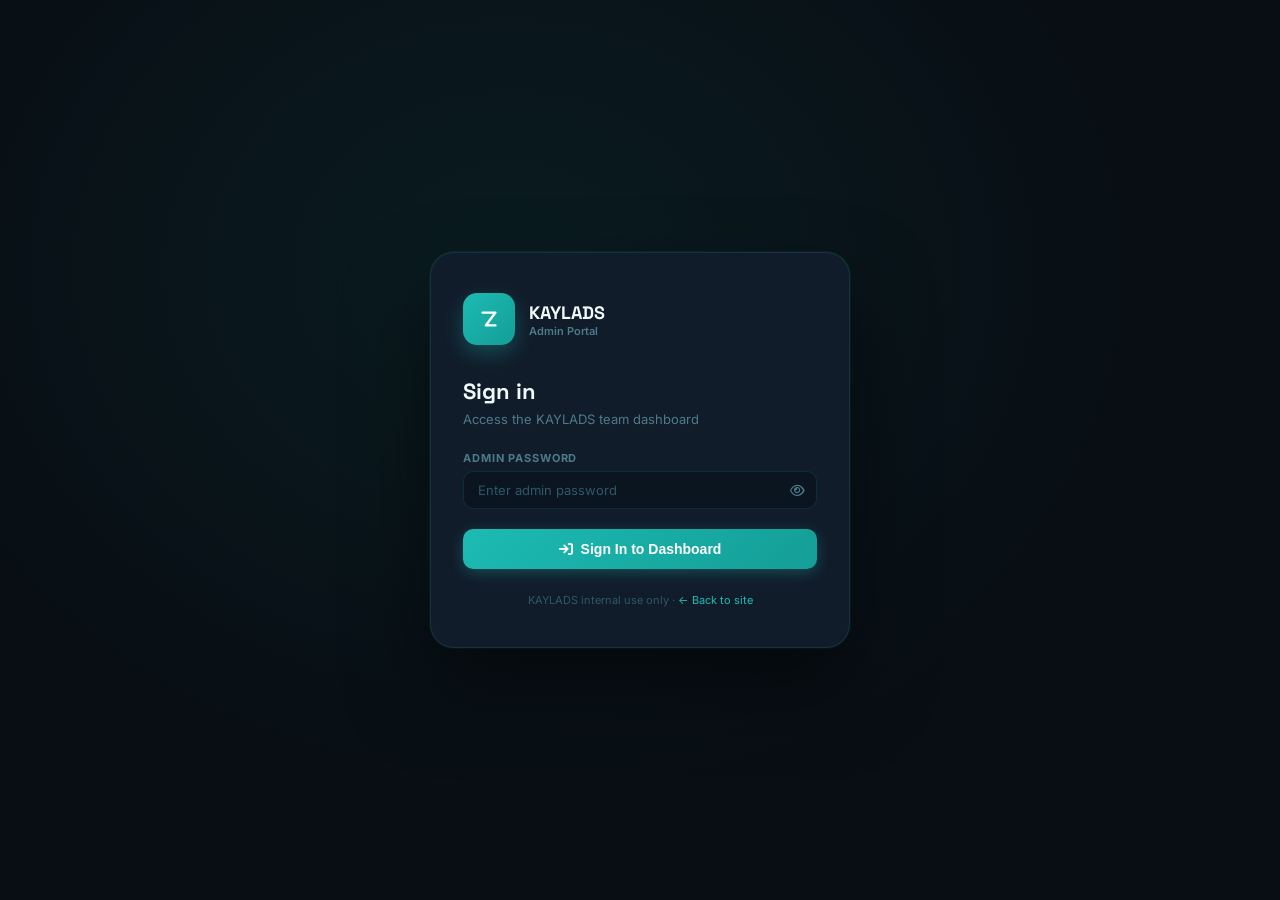
==== admin/index.html @ 40df9440 "fix: move admin.html to admin/index.html for clean /admin URL on Vercel" ====
<!DOCTYPE html>
<html lang="en" class="scroll-smooth">
<head>
    <meta charset="UTF-8">
    <meta name="viewport" content="width=device-width, initial-scale=1.0">
    <title>KAYLADS Admin Portal</title>
    <link rel="preconnect" href="https://fonts.googleapis.com">
    <link rel="preconnect" href="https://fonts.gstatic.com" crossorigin>
    <link href="https://fonts.googleapis.com/css2?family=Space+Grotesk:wght@400;500;600;700;800&family=Inter:wght@300;400;500;600;700;800&display=swap" rel="stylesheet">
    <link rel="stylesheet" href="https://cdnjs.cloudflare.com/ajax/libs/font-awesome/6.5.1/css/all.min.css">
    <style>
        *, *::before, *::after { box-sizing: border-box; margin: 0; padding: 0; }

        :root {
            --bg-base:    #080e14;
            --bg-surface: #0d1520;
            --bg-card:    #111c2a;
            --bg-input:   #0a1520;
            --border:     rgba(28,187,179,0.15);
            --border-hov: rgba(28,187,179,0.4);
            --teal:       #1cbbb3;
            --teal-dim:   #149e97;
            --teal-glow:  rgba(28,187,179,0.12);
            --accent:     #3ebbc0;
            --white:      #f0f9fa;
            --text-muted: #4d7a8a;
            --text-dim:   #2d5868;
            --red:        #e05c6a;
            --red-dim:    rgba(224,92,106,0.15);
            --green:      #4ade80;
            --green-dim:  rgba(74,222,128,0.12);
            --yellow:     #fbbf24;
            --mubaris:    #3b82f6;
            --mubaris-dim:rgba(59,130,246,0.12);
            --rasal:      #a855f7;
            --rasal-dim:  rgba(168,85,247,0.12);
        }

        html, body { height: 100%; font-family: 'Inter', sans-serif; background: var(--bg-base); color: var(--white); }
        .font-display { font-family: 'Space Grotesk', sans-serif; }

        /* ── Login Screen ── */
        #loginScreen {
            position: fixed; inset: 0; z-index: 9999;
            background: radial-gradient(ellipse at 40% 30%, rgba(28,187,179,0.08) 0%, transparent 60%), var(--bg-base);
            display: flex; align-items: center; justify-content: center; padding: 1rem;
        }
        .login-card {
            background: var(--bg-card);
            border: 1px solid var(--border);
            border-radius: 24px;
            padding: 2.5rem 2rem;
            width: 100%;
            max-width: 420px;
            box-shadow: 0 40px 80px rgba(0,0,0,0.5), 0 0 0 1px rgba(28,187,179,0.08);
        }
        .login-logo {
            width: 52px; height: 52px; border-radius: 14px;
            background: linear-gradient(135deg, var(--teal), var(--teal-dim));
            display: flex; align-items: center; justify-content: center;
            box-shadow: 0 8px 20px rgba(28,187,179,0.3);
        }

        /* ── Layout ── */
        #adminShell { display: flex; min-height: 100vh; }
        #sidebar {
            width: 240px; min-width: 240px; background: var(--bg-surface);
            border-right: 1px solid var(--border);
            display: flex; flex-direction: column;
            position: sticky; top: 0; height: 100vh; overflow-y: auto;
        }
        #mainArea { flex: 1; overflow-y: auto; background: var(--bg-base); }

        /* ── Sidebar ── */
        .sidebar-logo {
            padding: 1.5rem 1.25rem;
            border-bottom: 1px solid var(--border);
        }
        .sidebar-logo-badge {
            width: 34px; height: 34px; border-radius: 10px;
            background: linear-gradient(135deg, var(--teal), var(--teal-dim));
            display: flex; align-items: center; justify-content: center;
            box-shadow: 0 4px 12px rgba(28,187,179,0.25);
        }
        .nav-section-label {
            font-size: 9px; font-weight: 700; text-transform: uppercase;
            letter-spacing: 0.12em; color: var(--text-dim);
            padding: 0.75rem 1.25rem 0.375rem;
        }
        .nav-item {
            display: flex; align-items: center; gap: 0.75rem;
            padding: 0.625rem 1.25rem;
            font-size: 13px; font-weight: 500; color: var(--text-muted);
            cursor: pointer; transition: all 0.15s;
            border-left: 2px solid transparent;
            text-decoration: none;
        }
        .nav-item:hover { color: var(--white); background: rgba(28,187,179,0.06); border-left-color: rgba(28,187,179,0.3); }
        .nav-item.active { color: var(--teal); background: var(--teal-glow); border-left-color: var(--teal); }
        .nav-item .icon { width: 16px; text-align: center; font-size: 13px; }
        .sidebar-footer {
            margin-top: auto; padding: 1rem 1.25rem;
            border-top: 1px solid var(--border);
        }

        /* ── Content Area ── */
        .page-section { display: none; }
        .page-section.active { display: block; }
        .admin-header {
            padding: 1.5rem 2rem;
            border-bottom: 1px solid var(--border);
            background: var(--bg-surface);
            position: sticky; top: 0; z-index: 10;
            display: flex; align-items: center; justify-content: space-between;
        }

        /* ── Stat Cards ── */
        .stat-grid { display: grid; grid-template-columns: repeat(auto-fit, minmax(180px, 1fr)); gap: 1rem; }
        .stat-card {
            background: var(--bg-card); border: 1px solid var(--border);
            border-radius: 16px; padding: 1.25rem 1.5rem;
            transition: border-color 0.2s;
        }
        .stat-card:hover { border-color: var(--border-hov); }
        .stat-icon {
            width: 40px; height: 40px; border-radius: 12px;
            display: flex; align-items: center; justify-content: center;
            font-size: 16px; margin-bottom: 0.75rem;
        }
        .stat-value { font-size: 28px; font-weight: 800; font-family: 'Space Grotesk', sans-serif; line-height: 1; }
        .stat-label { font-size: 12px; color: var(--text-muted); margin-top: 0.375rem; }

        /* ── Project Cards ── */
        .project-card {
            background: var(--bg-card); border: 1px solid var(--border);
            border-radius: 16px; padding: 1rem 1.25rem;
            display: flex; align-items: flex-start; gap: 1rem;
            transition: all 0.2s;
        }
        .project-card:hover { border-color: var(--border-hov); background: rgba(17,28,42,0.9); }
        .project-icon {
            width: 42px; height: 42px; border-radius: 12px;
            display: flex; align-items: center; justify-content: center;
            font-size: 16px; flex-shrink: 0;
        }

        /* ── Pill Badges ── */
        .badge {
            display: inline-flex; align-items: center; gap: 4px;
            font-size: 10px; font-weight: 700; text-transform: uppercase;
            letter-spacing: 0.06em; border-radius: 20px;
            padding: 2px 8px; border: 1px solid;
        }
        .badge-teal   { color: var(--teal);    background: var(--teal-glow);   border-color: rgba(28,187,179,0.25); }
        .badge-mubaris{ color: var(--mubaris); background: var(--mubaris-dim); border-color: rgba(59,130,246,0.25); }
        .badge-rasal  { color: var(--rasal);   background: var(--rasal-dim);   border-color: rgba(168,85,247,0.25); }
        .badge-green  { color: var(--green);   background: var(--green-dim);   border-color: rgba(74,222,128,0.25); }
        .badge-yellow { color: var(--yellow);  background: rgba(251,191,36,0.1); border-color: rgba(251,191,36,0.25); }

        /* ── Form Inputs ── */
        .admin-input {
            width: 100%;
            background: var(--bg-input); border: 1px solid var(--border);
            border-radius: 10px; padding: 0.625rem 0.875rem;
            color: var(--white); font-size: 13px; font-family: 'Inter', sans-serif;
            outline: none; transition: border-color 0.2s;
        }
        .admin-input:focus { border-color: var(--teal); box-shadow: 0 0 0 3px rgba(28,187,179,0.1); }
        .admin-input::placeholder { color: var(--text-dim); }
        .admin-label {
            font-size: 11px; font-weight: 700; text-transform: uppercase;
            letter-spacing: 0.08em; color: var(--text-muted);
            display: block; margin-bottom: 0.375rem;
        }
        select.admin-input option { background: var(--bg-card); color: var(--white); }

        /* ── Buttons ── */
        .btn-primary {
            display: inline-flex; align-items: center; gap: 0.5rem;
            background: linear-gradient(135deg, var(--teal), var(--teal-dim));
            color: #fff; font-weight: 700; font-size: 13px;
            border: none; border-radius: 10px; padding: 0.625rem 1.25rem;
            cursor: pointer; transition: all 0.2s;
            box-shadow: 0 4px 14px rgba(28,187,179,0.3);
        }
        .btn-primary:hover { filter: brightness(1.1); transform: translateY(-1px); box-shadow: 0 6px 20px rgba(28,187,179,0.4); }
        .btn-danger {
            display: inline-flex; align-items: center; gap: 0.4rem;
            background: var(--red-dim); color: var(--red); font-size: 12px; font-weight: 600;
            border: 1px solid rgba(224,92,106,0.25); border-radius: 8px;
            padding: 0.375rem 0.625rem; cursor: pointer; transition: all 0.2s;
        }
        .btn-danger:hover { background: rgba(224,92,106,0.25); }
        .btn-ghost {
            display: inline-flex; align-items: center; gap: 0.5rem;
            background: transparent; color: var(--text-muted); font-size: 13px; font-weight: 600;
            border: 1px solid var(--border); border-radius: 10px;
            padding: 0.5rem 1rem; cursor: pointer; transition: all 0.2s;
        }
        .btn-ghost:hover { color: var(--white); border-color: var(--border-hov); }

        /* ── Form Panel ── */
        .add-panel {
            background: var(--bg-card); border: 1px solid var(--border);
            border-radius: 20px; padding: 1.75rem 1.5rem;
        }

        /* ── Tab bar ── */
        .tab-bar { display: flex; gap: 0.25rem; background: var(--bg-card); border: 1px solid var(--border); border-radius: 12px; padding: 4px; }
        .tab-btn {
            flex: 1; padding: 0.5rem 0.75rem; border-radius: 9px;
            font-size: 13px; font-weight: 600; cursor: pointer;
            background: transparent; border: none;
            color: var(--text-muted); transition: all 0.2s;
        }
        .tab-btn.active { background: var(--bg-surface); color: var(--white); box-shadow: 0 2px 8px rgba(0,0,0,0.3); }
        .tab-btn.mubaris.active { color: var(--mubaris); }
        .tab-btn.rasal.active   { color: var(--rasal); }

        /* ── Scrollbar ── */
        ::-webkit-scrollbar { width: 6px; height: 6px; }
        ::-webkit-scrollbar-track { background: var(--bg-base); }
        ::-webkit-scrollbar-thumb { background: var(--text-dim); border-radius: 4px; }

        /* ── Divider ── */
        .divider { border: none; border-top: 1px solid var(--border); margin: 1.5rem 0; }

        /* ── Responsive ── */
        @media (max-width: 768px) {
            #sidebar { width: 100%; min-width: 0; height: auto; position: relative; border-right: none; border-bottom: 1px solid var(--border); flex-direction: row; overflow-x: auto; }
            #adminShell { flex-direction: column; }
            .sidebar-logo { padding: 0.875rem 1rem; }
            .sidebar-footer { display: none; }
        }

        /* ── Toast ── */
        #toast {
            position: fixed; bottom: 1.5rem; right: 1.5rem; z-index: 9998;
            background: var(--bg-card); border: 1px solid var(--border);
            border-radius: 14px; padding: 0.875rem 1.25rem;
            display: flex; align-items: center; gap: 0.75rem;
            font-size: 13px; font-weight: 600; color: var(--white);
            box-shadow: 0 12px 40px rgba(0,0,0,0.5);
            transform: translateY(120%); transition: transform 0.3s;
        }
        #toast.show { transform: translateY(0); }
        #toast.success { border-color: rgba(74,222,128,0.4); }
        #toast.error   { border-color: rgba(224,92,106,0.4); }

        /* ── Activity feed ── */
        .activity-item { display: flex; align-items: flex-start; gap: 0.875rem; padding: 0.875rem 0; border-bottom: 1px solid rgba(28,187,179,0.08); }
        .activity-dot { width: 8px; height: 8px; border-radius: 50%; margin-top: 5px; flex-shrink: 0; }

        .section-content { padding: 2rem; max-width: 1100px; }

        .grid-2 { display: grid; grid-template-columns: 1fr 1fr; gap: 1.5rem; }
        @media (max-width: 860px) { .grid-2 { grid-template-columns: 1fr; } }
    </style>
</head>
<body>

<!-- ═══════════════════════════════════════════════════ -->
<!--  LOGIN SCREEN                                      -->
<!-- ═══════════════════════════════════════════════════ -->
<div id="loginScreen">
    <div class="login-card">
        <div style="display:flex;align-items:center;gap:0.875rem;margin-bottom:2rem;">
            <div class="login-logo">
                <svg viewBox="0 0 24 24" fill="none" style="width:22px;height:22px;">
                    <path d="M5 5H19L8.5 19H19" stroke="white" stroke-width="2.6" stroke-linecap="round" stroke-linejoin="round"/>
                </svg>
            </div>
            <div>
                <div class="font-display" style="font-weight:800;font-size:18px;color:#f0f9fa;">KAYLADS</div>
                <div style="font-size:11px;color:var(--text-muted);font-weight:600;">Admin Portal</div>
            </div>
        </div>

        <div style="margin-bottom:1.5rem;">
            <h1 class="font-display" style="font-size:22px;font-weight:800;color:var(--white);margin-bottom:0.375rem;">Sign in</h1>
            <p style="font-size:13px;color:var(--text-muted);">Access the KAYLADS team dashboard</p>
        </div>

        <form id="loginForm" onsubmit="handleLogin(event)" style="display:flex;flex-direction:column;gap:1rem;">
            <div>
                <label class="admin-label">Admin Password</label>
                <div style="position:relative;">
                    <input type="password" id="loginPass" class="admin-input" placeholder="Enter admin password" autocomplete="current-password" style="padding-right:2.5rem;">
                    <button type="button" onclick="togglePassVis()" style="position:absolute;right:0.75rem;top:50%;transform:translateY(-50%);background:none;border:none;color:var(--text-muted);cursor:pointer;">
                        <i id="passEyeIcon" class="fa-regular fa-eye" style="font-size:13px;"></i>
                    </button>
                </div>
            </div>
            <div id="loginError" style="display:none;color:var(--red);font-size:12px;font-weight:600;padding:0.5rem 0.75rem;background:var(--red-dim);border-radius:8px;">
                <i class="fa-solid fa-circle-exclamation mr-1"></i> Incorrect password. Try again.
            </div>
            <button type="submit" class="btn-primary" style="width:100%;justify-content:center;padding:0.75rem 1rem;font-size:14px;margin-top:0.25rem;">
                <i class="fa-solid fa-arrow-right-to-bracket"></i>
                <span>Sign In to Dashboard</span>
            </button>
        </form>

        <p style="margin-top:1.5rem;font-size:11px;color:var(--text-dim);text-align:center;">
            KAYLADS internal use only · <a href="/" style="color:var(--teal);text-decoration:none;">← Back to site</a>
        </p>
    </div>
</div>

<!-- ═══════════════════════════════════════════════════ -->
<!--  ADMIN SHELL                                       -->
<!-- ═══════════════════════════════════════════════════ -->
<div id="adminShell" style="display:none;">

    <!-- SIDEBAR -->
    <nav id="sidebar">
        <div class="sidebar-logo">
            <div style="display:flex;align-items:center;gap:0.75rem;">
                <div class="sidebar-logo-badge">
                    <svg viewBox="0 0 24 24" fill="none" style="width:16px;height:16px;">
                        <path d="M5 5H19L8.5 19H19" stroke="white" stroke-width="2.6" stroke-linecap="round" stroke-linejoin="round"/>
                    </svg>
                </div>
                <div>
                    <div class="font-display" style="font-size:15px;font-weight:800;color:var(--white);">KAYLADS</div>
                    <div style="font-size:10px;color:var(--text-dim);font-weight:600;">Admin Portal</div>
                </div>
            </div>
        </div>

        <div style="flex:1;padding:0.5rem 0;">
            <div class="nav-section-label">Navigation</div>
            <div class="nav-item active" onclick="showSection('dashboard',this)" data-section="dashboard">
                <span class="icon"><i class="fa-solid fa-chart-pie"></i></span>
                <span>Dashboard</span>
            </div>
            <div class="nav-item" onclick="showSection('mubaris',this)" data-section="mubaris">
                <span class="icon" style="color:var(--mubaris);"><i class="fa-solid fa-code"></i></span>
                <span>Mubaris — Web</span>
            </div>
            <div class="nav-item" onclick="showSection('rasal',this)" data-section="rasal">
                <span class="icon" style="color:var(--rasal);"><i class="fa-solid fa-video"></i></span>
                <span>Rasal — Media</span>
            </div>
            <div class="nav-item" onclick="showSection('allprojects',this)" data-section="allprojects">
                <span class="icon"><i class="fa-solid fa-folder-open"></i></span>
                <span>All Projects</span>
            </div>

            <div class="nav-section-label" style="margin-top:0.5rem;">Site</div>
            <a href="/" class="nav-item" target="_blank">
                <span class="icon"><i class="fa-solid fa-arrow-up-right-from-square"></i></span>
                <span>View Live Site</span>
            </a>
        </div>

        <div class="sidebar-footer">
            <button onclick="handleLogout()" class="btn-ghost" style="width:100%;justify-content:center;font-size:12px;padding:0.5rem;">
                <i class="fa-solid fa-right-from-bracket text-xs"></i>
                <span>Sign Out</span>
            </button>
        </div>
    </nav>

    <!-- MAIN AREA -->
    <div id="mainArea">

        <!-- ── DASHBOARD ── -->
        <div id="sec-dashboard" class="page-section active">
            <div class="admin-header">
                <div>
                    <h1 class="font-display" style="font-size:20px;font-weight:800;">Dashboard</h1>
                    <p style="font-size:12px;color:var(--text-muted);margin-top:2px;">Welcome back, KAYLADS team.</p>
                </div>
                <div style="display:flex;align-items:center;gap:0.75rem;">
                    <span id="dashDate" style="font-size:12px;color:var(--text-muted);"></span>
                    <span class="badge badge-green"><i class="fa-solid fa-circle" style="font-size:7px;"></i> Live</span>
                </div>
            </div>

            <div class="section-content">
                <!-- Stats -->
                <div class="stat-grid" style="margin-bottom:1.75rem;">
                    <div class="stat-card">
                        <div class="stat-icon" style="background:var(--teal-glow);color:var(--teal);">
                            <i class="fa-solid fa-folder"></i>
                        </div>
                        <div class="stat-value" id="statTotal" style="color:var(--teal);">0</div>
                        <div class="stat-label">Total Projects</div>
                    </div>
                    <div class="stat-card">
                        <div class="stat-icon" style="background:var(--mubaris-dim);color:var(--mubaris);">
                            <i class="fa-solid fa-code"></i>
                        </div>
                        <div class="stat-value" id="statMubaris" style="color:var(--mubaris);">0</div>
                        <div class="stat-label">Mubaris Projects</div>
                    </div>
                    <div class="stat-card">
                        <div class="stat-icon" style="background:var(--rasal-dim);color:var(--rasal);">
                            <i class="fa-solid fa-video"></i>
                        </div>
                        <div class="stat-value" id="statRasal" style="color:var(--rasal);">0</div>
                        <div class="stat-label">Rasal Projects</div>
                    </div>
                    <div class="stat-card">
                        <div class="stat-icon" style="background:var(--green-dim);color:var(--green);">
                            <i class="fa-solid fa-globe"></i>
                        </div>
                        <div class="stat-value" id="statLive" style="color:var(--green);">3</div>
                        <div class="stat-label">Live Deployments</div>
                    </div>
                </div>

                <!-- Two column: Recent + Activity -->
                <div class="grid-2">
                    <!-- Recent Projects -->
                    <div>
                        <h2 class="font-display" style="font-size:14px;font-weight:700;margin-bottom:1rem;color:var(--white);">Recent Projects</h2>
                        <div id="dashRecentList" style="display:flex;flex-direction:column;gap:0.625rem;">
                            <div style="font-size:13px;color:var(--text-dim);padding:1.5rem 0;text-align:center;">
                                <i class="fa-solid fa-folder-open" style="font-size:24px;display:block;margin-bottom:0.5rem;opacity:0.4;"></i>
                                No projects added yet. Use the sidebar to add work.
                            </div>
                        </div>
                    </div>

                    <!-- Quick Actions -->
                    <div>
                        <h2 class="font-display" style="font-size:14px;font-weight:700;margin-bottom:1rem;color:var(--white);">Quick Actions</h2>
                        <div style="display:flex;flex-direction:column;gap:0.625rem;">
                            <button onclick="showSection('mubaris',null)" style="background:var(--mubaris-dim);border:1px solid rgba(59,130,246,0.25);border-radius:14px;padding:1rem 1.25rem;cursor:pointer;text-align:left;transition:all 0.2s;" onmouseover="this.style.borderColor='rgba(59,130,246,0.5)'" onmouseout="this.style.borderColor='rgba(59,130,246,0.25)'">
                                <div style="display:flex;align-items:center;gap:0.75rem;margin-bottom:0.375rem;">
                                    <i class="fa-solid fa-code" style="color:var(--mubaris);font-size:14px;"></i>
                                    <span style="font-weight:700;font-size:14px;color:var(--white);">Add Mubaris Project</span>
                                </div>
                                <p style="font-size:12px;color:var(--text-muted);">Web apps, UI/UX, Supabase deployments</p>
                            </button>
                            <button onclick="showSection('rasal',null)" style="background:var(--rasal-dim);border:1px solid rgba(168,85,247,0.25);border-radius:14px;padding:1rem 1.25rem;cursor:pointer;text-align:left;transition:all 0.2s;" onmouseover="this.style.borderColor='rgba(168,85,247,0.5)'" onmouseout="this.style.borderColor='rgba(168,85,247,0.25)'">
                                <div style="display:flex;align-items:center;gap:0.75rem;margin-bottom:0.375rem;">
                                    <i class="fa-solid fa-video" style="color:var(--rasal);font-size:14px;"></i>
                                    <span style="font-weight:700;font-size:14px;color:var(--white);">Add Rasal Project</span>
                                </div>
                                <p style="font-size:12px;color:var(--text-muted);">Video production, branding, media campaigns</p>
                            </button>
                            <a href="/" target="_blank" style="background:var(--teal-glow);border:1px solid rgba(28,187,179,0.25);border-radius:14px;padding:1rem 1.25rem;text-decoration:none;display:block;transition:all 0.2s;" onmouseover="this.style.borderColor='rgba(28,187,179,0.5)'" onmouseout="this.style.borderColor='rgba(28,187,179,0.25)'">
                                <div style="display:flex;align-items:center;gap:0.75rem;margin-bottom:0.375rem;">
                                    <i class="fa-solid fa-arrow-up-right-from-square" style="color:var(--teal);font-size:14px;"></i>
                                    <span style="font-weight:700;font-size:14px;color:var(--white);">Preview Live Site</span>
                                </div>
                                <p style="font-size:12px;color:var(--text-muted);">See how projects appear on kaylads.vercel.app</p>
                            </a>
                        </div>
                    </div>
                </div>
            </div>
        </div>

        <!-- ── MUBARIS ── -->
        <div id="sec-mubaris" class="page-section">
            <div class="admin-header">
                <div style="display:flex;align-items:center;gap:0.875rem;">
                    <div style="width:36px;height:36px;background:var(--mubaris-dim);border-radius:10px;display:flex;align-items:center;justify-content:center;border:1px solid rgba(59,130,246,0.25);">
                        <i class="fa-solid fa-code" style="color:var(--mubaris);font-size:14px;"></i>
                    </div>
                    <div>
                        <h1 class="font-display" style="font-size:18px;font-weight:800;">Mubaris — Web Projects</h1>
                        <p style="font-size:12px;color:var(--text-muted);">Websites, web apps, UI/UX & Supabase deployments</p>
                    </div>
                </div>
            </div>

            <div class="section-content">
                <div class="grid-2">
                    <!-- Add Form -->
                    <div>
                        <h2 class="font-display" style="font-size:14px;font-weight:700;margin-bottom:1rem;color:var(--mubaris);">
                            <i class="fa-solid fa-plus mr-2"></i>Add New Project
                        </h2>
                        <div class="add-panel">
                            <form id="mubarisForm" onsubmit="handleAddProject(event,'mubaris')" style="display:flex;flex-direction:column;gap:1rem;">
                                <div>
                                    <label class="admin-label">Project Title *</label>
                                    <input type="text" name="title" class="admin-input" placeholder="e.g. Apex Fitness Dashboard" required>
                                </div>
                                <div>
                                    <label class="admin-label">Short Description *</label>
                                    <textarea name="description" class="admin-input" placeholder="Brief description of the project..." rows="3" required style="resize:vertical;"></textarea>
                                </div>
                                <div>
                                    <label class="admin-label">Live URL</label>
                                    <input type="url" name="url" class="admin-input" placeholder="https://yourproject.vercel.app">
                                </div>
                                <div>
                                    <label class="admin-label">Category</label>
                                    <select name="category" class="admin-input">
                                        <option value="Web App">Web App</option>
                                        <option value="Website">Website</option>
                                        <option value="UI/UX Design">UI/UX Design</option>
                                        <option value="Supabase System">Supabase System</option>
                                        <option value="E-commerce">E-commerce</option>
                                        <option value="Dashboard">Dashboard</option>
                                        <option value="Landing Page">Landing Page</option>
                                    </select>
                                </div>
                                <div>
                                    <label class="admin-label">Status</label>
                                    <select name="status" class="admin-input">
                                        <option value="live">✅ Live</option>
                                        <option value="upcoming">🔜 Upcoming</option>
                                        <option value="in-progress">⚙️ In Progress</option>
                                    </select>
                                </div>
                                <div>
                                    <label class="admin-label">Card Gradient (CSS)</label>
                                    <input type="text" name="gradient" class="admin-input" placeholder="linear-gradient(135deg, #3b82f6, #1d4ed8)" value="linear-gradient(135deg, #3b82f6 0%, #1d4ed8 50%, #1e3a8a 100%)">
                                </div>
                                <button type="submit" class="btn-primary" style="width:100%;justify-content:center;padding:0.75rem;">
                                    <i class="fa-solid fa-plus"></i>
                                    <span>Add to Portfolio</span>
                                </button>
                            </form>
                        </div>
                    </div>

                    <!-- Projects List -->
                    <div>
                        <h2 class="font-display" style="font-size:14px;font-weight:700;margin-bottom:1rem;color:var(--white);">
                            Mubaris Projects (<span id="mubarisCount">0</span>)
                        </h2>
                        <div id="mubarisProjectList" style="display:flex;flex-direction:column;gap:0.75rem;">
                            <div style="font-size:13px;color:var(--text-dim);padding:2rem 0;text-align:center;background:var(--bg-card);border:1px dashed var(--border);border-radius:14px;">
                                No projects yet — add your first one!
                            </div>
                        </div>
                    </div>
                </div>
            </div>
        </div>

        <!-- ── RASAL ── -->
        <div id="sec-rasal" class="page-section">
            <div class="admin-header">
                <div style="display:flex;align-items:center;gap:0.875rem;">
                    <div style="width:36px;height:36px;background:var(--rasal-dim);border-radius:10px;display:flex;align-items:center;justify-content:center;border:1px solid rgba(168,85,247,0.25);">
                        <i class="fa-solid fa-video" style="color:var(--rasal);font-size:14px;"></i>
                    </div>
                    <div>
                        <h1 class="font-display" style="font-size:18px;font-weight:800;">Rasal — Media Projects</h1>
                        <p style="font-size:12px;color:var(--text-muted);">Video production, brand identity & creative campaigns</p>
                    </div>
                </div>
            </div>

            <div class="section-content">
                <div class="grid-2">
                    <!-- Add Form -->
                    <div>
                        <h2 class="font-display" style="font-size:14px;font-weight:700;margin-bottom:1rem;color:var(--rasal);">
                            <i class="fa-solid fa-plus mr-2"></i>Add New Project
                        </h2>
                        <div class="add-panel">
                            <form id="rasalForm" onsubmit="handleAddProject(event,'rasal')" style="display:flex;flex-direction:column;gap:1rem;">
                                <div>
                                    <label class="admin-label">Project Title *</label>
                                    <input type="text" name="title" class="admin-input" placeholder="e.g. Luxe Cafe Brand Film" required>
                                </div>
                                <div>
                                    <label class="admin-label">Short Description *</label>
                                    <textarea name="description" class="admin-input" placeholder="Brief description of the project..." rows="3" required style="resize:vertical;"></textarea>
                                </div>
                                <div>
                                    <label class="admin-label">Live URL / Drive / Behance Link</label>
                                    <input type="url" name="url" class="admin-input" placeholder="https://drive.google.com/...">
                                </div>
                                <div>
                                    <label class="admin-label">Category</label>
                                    <select name="category" class="admin-input">
                                        <option value="Brand Film">Brand Film</option>
                                        <option value="Logo & Identity">Logo & Identity</option>
                                        <option value="AI Video">AI Video</option>
                                        <option value="Social Media Campaign">Social Media Campaign</option>
                                        <option value="Commercial Photography">Commercial Photography</option>
                                        <option value="Poster & Ad Design">Poster & Ad Design</option>
                                        <option value="Cinematic Reel">Cinematic Reel</option>
                                        <option value="Product Video">Product Video</option>
                                    </select>
                                </div>
                                <div>
                                    <label class="admin-label">Status</label>
                                    <select name="status" class="admin-input">
                                        <option value="live">✅ Delivered</option>
                                        <option value="upcoming">🔜 Upcoming</option>
                                        <option value="in-progress">⚙️ In Production</option>
                                    </select>
                                </div>
                                <div>
                                    <label class="admin-label">Card Gradient (CSS)</label>
                                    <input type="text" name="gradient" class="admin-input" placeholder="linear-gradient(135deg, #a855f7, #7c3aed)" value="linear-gradient(135deg, #a855f7 0%, #7c3aed 50%, #4c1d95 100%)">
                                </div>
                                <button type="submit" class="btn-primary" style="width:100%;justify-content:center;padding:0.75rem;background:linear-gradient(135deg,var(--rasal),#7c3aed);">
                                    <i class="fa-solid fa-plus"></i>
                                    <span>Add to Portfolio</span>
                                </button>
                            </form>
                        </div>
                    </div>

                    <!-- Projects List -->
                    <div>
                        <h2 class="font-display" style="font-size:14px;font-weight:700;margin-bottom:1rem;color:var(--white);">
                            Rasal Projects (<span id="rasalCount">0</span>)
                        </h2>
                        <div id="rasalProjectList" style="display:flex;flex-direction:column;gap:0.75rem;">
                            <div style="font-size:13px;color:var(--text-dim);padding:2rem 0;text-align:center;background:var(--bg-card);border:1px dashed var(--border);border-radius:14px;">
                                No projects yet — add your first one!
                            </div>
                        </div>
                    </div>
                </div>
            </div>
        </div>

        <!-- ── ALL PROJECTS ── -->
        <div id="sec-allprojects" class="page-section">
            <div class="admin-header">
                <div>
                    <h1 class="font-display" style="font-size:18px;font-weight:800;">All Projects</h1>
                    <p style="font-size:12px;color:var(--text-muted);">Complete overview of all portfolio entries</p>
                </div>
                <div style="display:flex;gap:0.5rem;">
                    <div class="tab-bar" style="border:none;background:transparent;padding:0;">
                        <button class="tab-btn active" onclick="filterProjects('all',this)">All</button>
                        <button class="tab-btn mubaris" onclick="filterProjects('mubaris',this)">Mubaris</button>
                        <button class="tab-btn rasal" onclick="filterProjects('rasal',this)">Rasal</button>
                    </div>
                </div>
            </div>

            <div class="section-content">
                <div id="allProjectsGrid" style="display:grid;grid-template-columns:repeat(auto-fill,minmax(300px,1fr));gap:1rem;">
                    <div style="font-size:13px;color:var(--text-dim);padding:3rem;text-align:center;grid-column:1/-1;background:var(--bg-card);border:1px dashed var(--border);border-radius:16px;">
                        <i class="fa-solid fa-folder-open" style="font-size:32px;display:block;margin-bottom:0.75rem;opacity:0.3;"></i>
                        No projects added yet.
                    </div>
                </div>
            </div>
        </div>

    </div><!-- /mainArea -->
</div><!-- /adminShell -->

<!-- Toast -->
<div id="toast">
    <i id="toastIcon" class="fa-solid fa-circle-check" style="color:var(--green);font-size:16px;"></i>
    <span id="toastMsg">Done!</span>
</div>

<script>
/* ══════════════════════════════════════════════════
   KAYLADS Admin Portal — Core Logic
══════════════════════════════════════════════════ */

const ADMIN_PASS   = 'kaylads2026';
const STORAGE_KEY  = 'kaylads_portfolio_v2';
const SESSION_KEY  = 'kaylads_admin_session';

/* ── Auth ── */
function handleLogin(e) {
    e.preventDefault();
    const pass = document.getElementById('loginPass').value;
    const err  = document.getElementById('loginError');
    if (pass === ADMIN_PASS) {
        sessionStorage.setItem(SESSION_KEY, '1');
        document.getElementById('loginScreen').style.display = 'none';
        document.getElementById('adminShell').style.display = 'flex';
        initDashboard();
    } else {
        err.style.display = 'block';
        document.getElementById('loginPass').value = '';
    }
}

function handleLogout() {
    sessionStorage.removeItem(SESSION_KEY);
    location.reload();
}

function togglePassVis() {
    const inp = document.getElementById('loginPass');
    const ico = document.getElementById('passEyeIcon');
    if (inp.type === 'password') {
        inp.type = 'text';
        ico.className = 'fa-regular fa-eye-slash';
    } else {
        inp.type = 'password';
        ico.className = 'fa-regular fa-eye';
    }
}

// Auto-login if session exists
if (sessionStorage.getItem(SESSION_KEY)) {
    document.getElementById('loginScreen').style.display = 'none';
    document.getElementById('adminShell').style.display = 'flex';
}

/* ── Navigation ── */
function showSection(name, el) {
    document.querySelectorAll('.page-section').forEach(s => s.classList.remove('active'));
    document.querySelectorAll('.nav-item').forEach(n => n.classList.remove('active'));
    document.getElementById('sec-' + name).classList.add('active');
    if (el) el.classList.add('active');
    else {
        const nav = document.querySelector(`[data-section="${name}"]`);
        if (nav) nav.classList.add('active');
    }
    if (name === 'dashboard') renderDashboard();
    if (name === 'mubaris')   renderPersonList('mubaris');
    if (name === 'rasal')     renderPersonList('rasal');
    if (name === 'allprojects') renderAllProjects('all');
}

/* ── Storage ── */
function getProjects() {
    try { return JSON.parse(localStorage.getItem(STORAGE_KEY) || '[]'); }
    catch(e) { return []; }
}
function saveProjects(list) {
    localStorage.setItem(STORAGE_KEY, JSON.stringify(list));
}

/* ── Add Project ── */
function handleAddProject(e, person) {
    e.preventDefault();
    const form = e.target;
    const fd   = new FormData(form);

    const project = {
        id:          'proj_' + Date.now() + '_' + Math.random().toString(36).substr(2,6),
        person:      person,
        title:       fd.get('title').trim(),
        description: fd.get('description').trim(),
        url:         fd.get('url').trim(),
        category:    fd.get('category'),
        status:      fd.get('status'),
        gradient:    fd.get('gradient').trim() || 'linear-gradient(135deg, #3b82f6, #1d4ed8)',
        createdAt:   new Date().toISOString()
    };

    const list = getProjects();
    list.unshift(project);
    saveProjects(list);

    form.reset();
    // restore gradient defaults
    const gradInput = form.querySelector('[name="gradient"]');
    if (gradInput) gradInput.value = person === 'mubaris'
        ? 'linear-gradient(135deg, #3b82f6 0%, #1d4ed8 50%, #1e3a8a 100%)'
        : 'linear-gradient(135deg, #a855f7 0%, #7c3aed 50%, #4c1d95 100%)';

    renderPersonList(person);
    renderDashboard();
    showToast('✅ Project added to portfolio!', 'success');
}

/* ── Delete Project ── */
function deleteProject(id) {
    if (!confirm('Remove this project from the portfolio?')) return;
    const list = getProjects().filter(p => p.id !== id);
    saveProjects(list);
    renderDashboard();
    renderPersonList('mubaris');
    renderPersonList('rasal');
    renderAllProjects(currentFilter);
    showToast('🗑️ Project removed.', 'error');
}

/* ── Render: Dashboard ── */
function initDashboard() {
    const d = new Date();
    const el = document.getElementById('dashDate');
    if (el) el.textContent = d.toLocaleDateString('en-IN', { weekday:'short', day:'numeric', month:'short', year:'numeric' });
    renderDashboard();
}

function renderDashboard() {
    const all      = getProjects();
    const mubaris  = all.filter(p => p.person === 'mubaris');
    const rasal    = all.filter(p => p.person === 'rasal');
    const live     = all.filter(p => p.status === 'live');

    document.getElementById('statTotal').textContent   = all.length + 3;   // +3 for hardcoded site projects
    document.getElementById('statMubaris').textContent = mubaris.length;
    document.getElementById('statRasal').textContent   = rasal.length;
    document.getElementById('statLive').textContent    = live.filter(p=>p.url).length + 3;

    // Recent list
    const container = document.getElementById('dashRecentList');
    if (!all.length) {
        container.innerHTML = `<div style="font-size:13px;color:var(--text-dim);padding:1.5rem 0;text-align:center;">
            <i class="fa-solid fa-folder-open" style="font-size:24px;display:block;margin-bottom:0.5rem;opacity:0.4;"></i>
            No projects added yet. Use the sidebar to add work.
        </div>`;
        return;
    }
    container.innerHTML = all.slice(0,6).map(p => `
        <div class="project-card">
            <div class="project-icon" style="background:${p.person==='mubaris'?'var(--mubaris-dim)':'var(--rasal-dim)'};">
                <i class="fa-solid ${p.person==='mubaris'?'fa-code':'fa-video'}" style="color:${p.person==='mubaris'?'var(--mubaris)':'var(--rasal)'};font-size:14px;"></i>
            </div>
            <div style="flex:1;min-width:0;">
                <div style="font-weight:700;font-size:13px;color:var(--white);white-space:nowrap;overflow:hidden;text-overflow:ellipsis;">${esc(p.title)}</div>
                <div style="font-size:11px;color:var(--text-muted);margin-top:2px;">${esc(p.category)} · ${new Date(p.createdAt).toLocaleDateString('en-IN',{day:'numeric',month:'short'})}</div>
            </div>
            <span class="badge ${p.person==='mubaris'?'badge-mubaris':'badge-rasal'}">${p.person.charAt(0).toUpperCase()+p.person.slice(1)}</span>
        </div>
    `).join('');
}

/* ── Render: Person List ── */
function renderPersonList(person) {
    const projects = getProjects().filter(p => p.person === person);
    const listEl   = document.getElementById(person + 'ProjectList');
    const countEl  = document.getElementById(person + 'Count');
    if (countEl) countEl.textContent = projects.length;
    if (!listEl) return;

    if (!projects.length) {
        listEl.innerHTML = `<div style="font-size:13px;color:var(--text-dim);padding:2rem 0;text-align:center;background:var(--bg-card);border:1px dashed var(--border);border-radius:14px;">No projects yet — add your first one!</div>`;
        return;
    }

    listEl.innerHTML = projects.map(p => `
        <div class="project-card">
            <div class="project-icon" style="background:${p.person==='mubaris'?'var(--mubaris-dim)':'var(--rasal-dim)'}; background:${p.gradient.replace(/,\s*[^,]+\s*\d+%\s*\)$/,')')};">
                <i class="fa-solid ${getCategoryIcon(p.category)}" style="color:#fff;font-size:14px;"></i>
            </div>
            <div style="flex:1;min-width:0;">
                <div style="font-weight:700;font-size:13px;color:var(--white);margin-bottom:2px;">${esc(p.title)}</div>
                <div style="font-size:11px;color:var(--text-muted);margin-bottom:6px;overflow:hidden;text-overflow:ellipsis;white-space:nowrap;">${esc(p.description)}</div>
                <div style="display:flex;gap:0.5rem;flex-wrap:wrap;align-items:center;">
                    <span class="badge badge-teal">${esc(p.category)}</span>
                    ${statusBadge(p.status)}
                    ${p.url ? `<a href="${esc(p.url)}" target="_blank" style="font-size:10px;color:var(--teal);text-decoration:none;font-weight:600;"><i class="fa-solid fa-arrow-up-right-from-square mr-1"></i>View</a>` : ''}
                </div>
            </div>
            <button onclick="deleteProject('${p.id}')" class="btn-danger" style="flex-shrink:0;align-self:flex-start;">
                <i class="fa-solid fa-trash-can"></i>
            </button>
        </div>
    `).join('');
}

/* ── Render: All Projects ── */
let currentFilter = 'all';
function renderAllProjects(filter) {
    currentFilter = filter;
    let projects = getProjects();
    if (filter !== 'all') projects = projects.filter(p => p.person === filter);
    const grid = document.getElementById('allProjectsGrid');
    if (!projects.length) {
        grid.innerHTML = `<div style="font-size:13px;color:var(--text-dim);padding:3rem;text-align:center;grid-column:1/-1;background:var(--bg-card);border:1px dashed var(--border);border-radius:16px;">
            <i class="fa-solid fa-folder-open" style="font-size:32px;display:block;margin-bottom:0.75rem;opacity:0.3;"></i>
            No projects found.
        </div>`;
        return;
    }
    grid.innerHTML = projects.map(p => `
        <div style="background:var(--bg-card);border:1px solid var(--border);border-radius:18px;overflow:hidden;transition:border-color 0.2s;" onmouseover="this.style.borderColor=getComputedStyle(document.documentElement).getPropertyValue('--border-hov')" onmouseout="this.style.borderColor=getComputedStyle(document.documentElement).getPropertyValue('--border')">
            <div style="height:110px;background:${esc(p.gradient)};display:flex;align-items:center;justify-content:center;position:relative;">
                <i class="fa-solid ${getCategoryIcon(p.category)}" style="color:rgba(255,255,255,0.9);font-size:32px;"></i>
                <span style="position:absolute;top:10px;right:10px;" class="badge ${p.person==='mubaris'?'badge-mubaris':'badge-rasal'}">${p.person.charAt(0).toUpperCase()+p.person.slice(1)}</span>
            </div>
            <div style="padding:1rem;">
                <div style="font-weight:700;font-size:14px;color:var(--white);margin-bottom:4px;">${esc(p.title)}</div>
                <div style="font-size:12px;color:var(--text-muted);margin-bottom:0.75rem;line-height:1.5;overflow:hidden;display:-webkit-box;-webkit-line-clamp:2;-webkit-box-orient:vertical;">${esc(p.description)}</div>
                <div style="display:flex;justify-content:space-between;align-items:center;flex-wrap:wrap;gap:0.5rem;">
                    <div style="display:flex;gap:0.4rem;flex-wrap:wrap;">
                        <span class="badge badge-teal">${esc(p.category)}</span>
                        ${statusBadge(p.status)}
                    </div>
                    <div style="display:flex;gap:0.4rem;">
                        ${p.url ? `<a href="${esc(p.url)}" target="_blank" class="btn-ghost" style="font-size:11px;padding:0.25rem 0.625rem;"><i class="fa-solid fa-arrow-up-right-from-square" style="font-size:10px;"></i></a>` : ''}
                        <button onclick="deleteProject('${p.id}')" class="btn-danger" style="font-size:11px;padding:0.25rem 0.625rem;"><i class="fa-solid fa-trash-can"></i></button>
                    </div>
                </div>
            </div>
        </div>
    `).join('');
}

function filterProjects(f, btn) {
    document.querySelectorAll('#sec-allprojects .tab-btn').forEach(b => b.classList.remove('active'));
    btn.classList.add('active');
    renderAllProjects(f);
}

/* ── Helpers ── */
function esc(str) {
    return (str||'').replace(/[&<>"']/g, m => ({'&':'&amp;','<':'&lt;','>':'&gt;','"':'&quot;',"'":'&#039;'})[m]);
}
function statusBadge(s) {
    if (s==='live')        return `<span class="badge badge-green">Live</span>`;
    if (s==='in-progress') return `<span class="badge badge-yellow">In Progress</span>`;
    return `<span class="badge" style="color:var(--text-muted);background:rgba(255,255,255,0.05);border-color:rgba(255,255,255,0.1);">Upcoming</span>`;
}
function getCategoryIcon(cat) {
    const map = {
        'Web App':'fa-globe','Website':'fa-browser','UI/UX Design':'fa-pen-nib',
        'Supabase System':'fa-database','E-commerce':'fa-cart-shopping',
        'Dashboard':'fa-chart-line','Landing Page':'fa-file-code',
        'Brand Film':'fa-clapperboard','Logo & Identity':'fa-signature',
        'AI Video':'fa-robot','Social Media Campaign':'fa-hashtag',
        'Commercial Photography':'fa-camera','Poster & Ad Design':'fa-image',
        'Cinematic Reel':'fa-film','Product Video':'fa-video'
    };
    return map[cat] || 'fa-folder';
}

let toastTimer;
function showToast(msg, type) {
    const toast = document.getElementById('toast');
    const icon  = document.getElementById('toastIcon');
    const text  = document.getElementById('toastMsg');
    text.textContent = msg;
    icon.style.color = type==='error' ? 'var(--red)' : 'var(--green)';
    icon.className = 'fa-solid ' + (type==='error' ? 'fa-trash-can' : 'fa-circle-check');
    toast.className = 'show ' + type;
    clearTimeout(toastTimer);
    toastTimer = setTimeout(() => toast.className = '', 3000);
}

/* ── Init ── */
document.addEventListener('DOMContentLoaded', () => {
    if (sessionStorage.getItem(SESSION_KEY)) initDashboard();
});
</script>
</body>
</html>
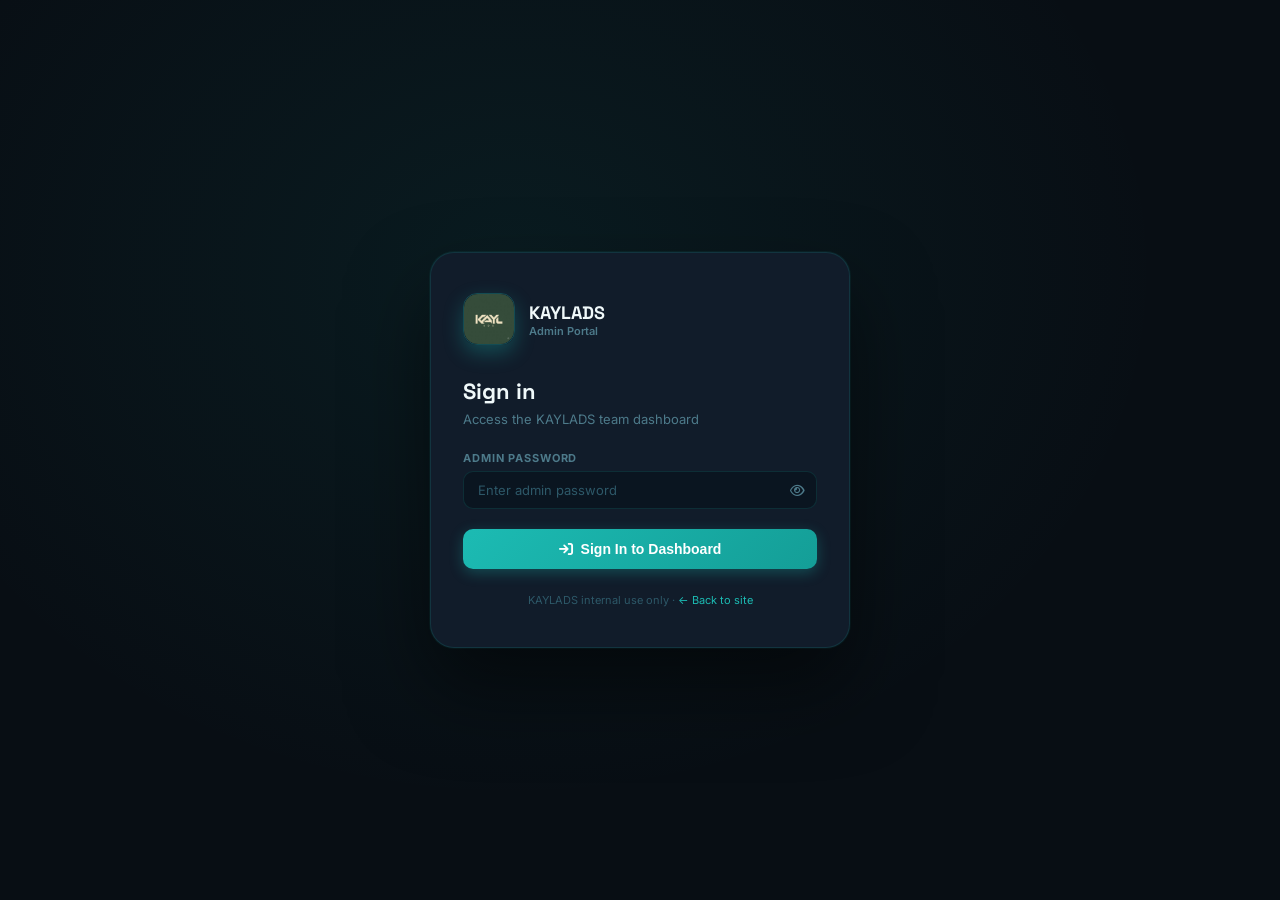
==== commit 88ba13a2: "feat(branding): add official KAYL ADS logo into navbar, footer, admin portal, and favicon" ====
--- a/admin/index.html
+++ b/admin/index.html
@@ -3,6 +3,9 @@
 <head>
     <meta charset="UTF-8">
     <meta name="viewport" content="width=device-width, initial-scale=1.0">
+    <meta http-equiv="X-Content-Type-Options" content="nosniff">
+    <meta name="referrer" content="strict-origin-when-cross-origin">
+    <link rel="icon" type="image/jpeg" href="/kaylads-logo.jpg">
     <title>KAYLADS Admin Portal</title>
     <link rel="preconnect" href="https://fonts.googleapis.com">
     <link rel="preconnect" href="https://fonts.gstatic.com" crossorigin>
@@ -259,16 +262,20 @@
 </head>
 <body>
 
+<!-- Offline Network Alert Banner -->
+<div id="offlineBanner" style="display:none;background:#78350f;color:#fef3c7;padding:0.625rem 1.5rem;font-size:12px;font-weight:600;text-align:center;border-bottom:1px solid #b45309;z-index:99999;position:sticky;top:0;">
+    <i class="fa-solid fa-wifi-slash mr-2"></i>
+    <span>Network connection lost. Offline protection active: your work and additions remain safely saved in offline storage.</span>
+</div>
+
 <!-- ═══════════════════════════════════════════════════ -->
 <!--  LOGIN SCREEN                                      -->
 <!-- ═══════════════════════════════════════════════════ -->
 <div id="loginScreen">
     <div class="login-card">
         <div style="display:flex;align-items:center;gap:0.875rem;margin-bottom:2rem;">
-            <div class="login-logo">
-                <svg viewBox="0 0 24 24" fill="none" style="width:22px;height:22px;">
-                    <path d="M5 5H19L8.5 19H19" stroke="white" stroke-width="2.6" stroke-linecap="round" stroke-linejoin="round"/>
-                </svg>
+            <div class="login-logo" style="overflow:hidden;padding:0;background:transparent;border:1px solid rgba(28,187,179,0.3);">
+                <img src="/kaylads-logo.jpg" alt="KAYLADS Logo" style="width:100%;height:100%;object-fit:cover;border-radius:14px;">
             </div>
             <div>
                 <div class="font-display" style="font-weight:800;font-size:18px;color:#f0f9fa;">KAYLADS</div>
@@ -294,7 +301,7 @@
             <div id="loginError" style="display:none;color:var(--red);font-size:12px;font-weight:600;padding:0.5rem 0.75rem;background:var(--red-dim);border-radius:8px;">
                 <i class="fa-solid fa-circle-exclamation mr-1"></i> Incorrect password. Try again.
             </div>
-            <button type="submit" class="btn-primary" style="width:100%;justify-content:center;padding:0.75rem 1rem;font-size:14px;margin-top:0.25rem;">
+            <button type="submit" id="loginSubmitBtn" class="btn-primary" style="width:100%;justify-content:center;padding:0.75rem 1rem;font-size:14px;margin-top:0.25rem;">
                 <i class="fa-solid fa-arrow-right-to-bracket"></i>
                 <span>Sign In to Dashboard</span>
             </button>
@@ -315,10 +322,8 @@
     <nav id="sidebar">
         <div class="sidebar-logo">
             <div style="display:flex;align-items:center;gap:0.75rem;">
-                <div class="sidebar-logo-badge">
-                    <svg viewBox="0 0 24 24" fill="none" style="width:16px;height:16px;">
-                        <path d="M5 5H19L8.5 19H19" stroke="white" stroke-width="2.6" stroke-linecap="round" stroke-linejoin="round"/>
-                    </svg>
+                <div class="sidebar-logo-badge" style="overflow:hidden;padding:0;background:transparent;border:1px solid rgba(28,187,179,0.3);">
+                    <img src="/kaylads-logo.jpg" alt="KAYLADS Logo" style="width:100%;height:100%;object-fit:cover;border-radius:10px;">
                 </div>
                 <div>
                     <div class="font-display" style="font-size:15px;font-weight:800;color:var(--white);">KAYLADS</div>
@@ -449,6 +454,50 @@
                                 <p style="font-size:12px;color:var(--text-muted);">See how projects appear on kaylads.vercel.app</p>
                             </a>
                         </div>
+                    </div>
+                </div>
+
+                <!-- Data Protection & Disaster Recovery Box -->
+                <div style="margin-top:2rem;background:var(--bg-card);border:1px solid var(--border);border-radius:18px;padding:1.5rem;">
+                    <div style="display:flex;align-items:center;justify-content:space-between;flex-wrap:wrap;gap:1rem;margin-bottom:0.875rem;">
+                        <div style="display:flex;align-items:center;gap:0.75rem;">
+                            <div style="width:36px;height:36px;border-radius:10px;background:var(--teal-glow);display:flex;align-items:center;justify-content:center;color:var(--teal);border:1px solid rgba(28,187,179,0.25);">
+                                <i class="fa-solid fa-shield-halved"></i>
+                            </div>
+                            <div>
+                                <h3 class="font-display" style="font-size:15px;font-weight:700;color:var(--white);">Security &amp; Disaster Recovery</h3>
+                                <p style="font-size:12px;color:var(--text-muted);">Protect against network outages, cache clearance, or GitHub sync interruptions.</p>
+                            </div>
+                        </div>
+                        <div id="connStatusBadge" class="badge badge-green" style="font-size:11px;padding:4px 10px;">
+                            <i class="fa-solid fa-wifi" style="font-size:10px;"></i>
+                            <span id="connStatusText">Network Online</span>
+                        </div>
+                    </div>
+
+                    <div style="display:grid;grid-template-columns:repeat(auto-fit, minmax(220px, 1fr));gap:0.875rem;margin-top:1rem;">
+                        <!-- Export Backup -->
+                        <button type="button" onclick="exportDataBackup()" class="btn-ghost" style="padding:0.875rem 1rem;justify-content:flex-start;background:rgba(28,187,179,0.04);border-color:var(--border);">
+                            <div style="width:32px;height:32px;border-radius:8px;background:var(--teal-glow);color:var(--teal);display:flex;align-items:center;justify-content:center;margin-right:0.625rem;flex-shrink:0;">
+                                <i class="fa-solid fa-download"></i>
+                            </div>
+                            <div style="text-align:left;">
+                                <div style="font-size:13px;font-weight:700;color:var(--white);">Export Backup (JSON)</div>
+                                <div style="font-size:11px;color:var(--text-muted);">Save local offline copy to PC</div>
+                            </div>
+                        </button>
+
+                        <!-- Restore Backup -->
+                        <label class="btn-ghost" style="padding:0.875rem 1rem;justify-content:flex-start;background:rgba(59,130,246,0.04);border-color:rgba(59,130,246,0.2);cursor:pointer;">
+                            <div style="width:32px;height:32px;border-radius:8px;background:var(--mubaris-dim);color:var(--mubaris);display:flex;align-items:center;justify-content:center;margin-right:0.625rem;flex-shrink:0;">
+                                <i class="fa-solid fa-upload"></i>
+                            </div>
+                            <div style="text-align:left;">
+                                <div style="font-size:13px;font-weight:700;color:var(--white);">Restore from Backup</div>
+                                <div style="font-size:11px;color:var(--text-muted);">Import saved JSON file</div>
+                            </div>
+                            <input type="file" id="restoreFileInput" accept=".json" onchange="importDataBackup(event)" style="display:none;">
+                        </label>
                     </div>
                 </div>
             </div>
@@ -656,27 +705,130 @@
 
 <script>
 /* ══════════════════════════════════════════════════
-   KAYLADS Admin Portal — Core Logic
+   KAYLADS Admin Portal — Core Logic (Hardened Security)
 ══════════════════════════════════════════════════ */
 
-const ADMIN_PASS   = 'kaylads2026';
-const STORAGE_KEY  = 'kaylads_portfolio_v2';
-const SESSION_KEY  = 'kaylads_admin_session';
+// SHA-256 hash of 'kaylads2026' (Cleartext password is never stored in source)
+const ADMIN_PASS_HASH = '87e4063bcc9d9d6136bc16929a81896e4ee62ef20010ef5f5e347ac2d3b06cb2';
+const STORAGE_KEY     = 'kaylads_portfolio_v2';
+const BACKUP_KEY      = 'kaylads_portfolio_backup';
+const SESSION_KEY     = 'kaylads_admin_session_v2';
+const LOCKOUT_KEY     = 'kaylads_admin_lockout';
+const ATTEMPTS_KEY    = 'kaylads_admin_attempts';
+
+/* ── Web Crypto SHA-256 ── */
+async function computeSha256(str) {
+    if (window.crypto && crypto.subtle) {
+        try {
+            const buf = new TextEncoder().encode(str);
+            const digest = await crypto.subtle.digest('SHA-256', buf);
+            return Array.from(new Uint8Array(digest)).map(b => b.toString(16).padStart(2, '0')).join('');
+        } catch(e) {}
+    }
+    // Fallback if SubtleCrypto unavailable
+    let hash = 0;
+    for (let i = 0; i < str.length; i++) {
+        hash = ((hash << 5) - hash) + str.charCodeAt(i);
+        hash |= 0;
+    }
+    return String(hash);
+}
+
+/* ── Rate Limiting & Lockout Check ── */
+function checkLockout() {
+    try {
+        const lockoutUntil = parseInt(localStorage.getItem(LOCKOUT_KEY) || '0', 10);
+        const now = Date.now();
+        const err = document.getElementById('loginError');
+        const submitBtn = document.getElementById('loginSubmitBtn');
+        const passInp = document.getElementById('loginPass');
+
+        if (lockoutUntil > now) {
+            const remainingSec = Math.ceil((lockoutUntil - now) / 1000);
+            const mins = Math.floor(remainingSec / 60);
+            const secs = remainingSec % 60;
+            if (submitBtn) submitBtn.disabled = true;
+            if (passInp) passInp.disabled = true;
+            if (err) {
+                err.style.display = 'block';
+                err.innerHTML = `<i class="fa-solid fa-shield-halved mr-1"></i> Security Lockout active: too many failed attempts. Try again in <strong>${mins}m ${secs}s</strong>.`;
+            }
+            setTimeout(checkLockout, 1000);
+            return true;
+        } else if (lockoutUntil > 0) {
+            localStorage.removeItem(LOCKOUT_KEY);
+            localStorage.removeItem(ATTEMPTS_KEY);
+            if (submitBtn) submitBtn.disabled = false;
+            if (passInp) passInp.disabled = false;
+            if (err) err.style.display = 'none';
+        }
+    } catch(e) {}
+    return false;
+}
 
 /* ── Auth ── */
-function handleLogin(e) {
+async function handleLogin(e) {
     e.preventDefault();
-    const pass = document.getElementById('loginPass').value;
+    if (checkLockout()) return;
+
+    const passInp = document.getElementById('loginPass');
+    const pass = passInp.value;
     const err  = document.getElementById('loginError');
-    if (pass === ADMIN_PASS) {
-        sessionStorage.setItem(SESSION_KEY, '1');
+    const submitBtn = document.getElementById('loginSubmitBtn');
+
+    if (!pass) return;
+
+    if (submitBtn) submitBtn.innerHTML = '<i class="fa-solid fa-spinner fa-spin mr-2"></i>Verifying...';
+
+    const inputHash = await computeSha256(pass);
+
+    if (inputHash === ADMIN_PASS_HASH) {
+        // Success: Reset rate limits
+        localStorage.removeItem(ATTEMPTS_KEY);
+        localStorage.removeItem(LOCKOUT_KEY);
+
+        // Session valid for 2 hours
+        const sessionPayload = {
+            authenticated: true,
+            expiresAt: Date.now() + 2 * 60 * 60 * 1000
+        };
+        sessionStorage.setItem(SESSION_KEY, JSON.stringify(sessionPayload));
+
         document.getElementById('loginScreen').style.display = 'none';
         document.getElementById('adminShell').style.display = 'flex';
         initDashboard();
+        showToast('🔒 Signed in securely.', 'success');
     } else {
-        err.style.display = 'block';
-        document.getElementById('loginPass').value = '';
+        // Increment failed attempts
+        let attempts = parseInt(localStorage.getItem(ATTEMPTS_KEY) || '0', 10) + 1;
+        localStorage.setItem(ATTEMPTS_KEY, attempts.toString());
+
+        if (attempts >= 5) {
+            const lockoutUntil = Date.now() + 5 * 60 * 1000; // 5 min lockout
+            localStorage.setItem(LOCKOUT_KEY, lockoutUntil.toString());
+            checkLockout();
+        } else {
+            err.style.display = 'block';
+            err.innerHTML = `<i class="fa-solid fa-circle-exclamation mr-1"></i> Incorrect password. ${5 - attempts} attempt(s) remaining before security lockout.`;
+            passInp.value = '';
+            passInp.focus();
+        }
     }
+
+    if (submitBtn) submitBtn.innerHTML = '<i class="fa-solid fa-arrow-right-to-bracket"></i><span>Sign In to Dashboard</span>';
+}
+
+function isSessionValid() {
+    try {
+        const raw = sessionStorage.getItem(SESSION_KEY);
+        if (!raw) return false;
+        const session = JSON.parse(raw);
+        if (session && session.authenticated && session.expiresAt > Date.now()) {
+            return true;
+        }
+        sessionStorage.removeItem(SESSION_KEY);
+    } catch(e) {}
+    return false;
 }
 
 function handleLogout() {
@@ -696,10 +848,12 @@
     }
 }
 
-// Auto-login if session exists
-if (sessionStorage.getItem(SESSION_KEY)) {
+// Auto-login check on page load
+if (isSessionValid()) {
     document.getElementById('loginScreen').style.display = 'none';
     document.getElementById('adminShell').style.display = 'flex';
+} else {
+    checkLockout();
 }
 
 /* ── Navigation ── */
@@ -712,19 +866,127 @@
         const nav = document.querySelector(`[data-section="${name}"]`);
         if (nav) nav.classList.add('active');
     }
-    if (name === 'dashboard') renderDashboard();
-    if (name === 'mubaris')   renderPersonList('mubaris');
-    if (name === 'rasal')     renderPersonList('rasal');
+    if (name === 'dashboard')   renderDashboard();
+    if (name === 'mubaris')     renderPersonList('mubaris');
+    if (name === 'rasal')       renderPersonList('rasal');
     if (name === 'allprojects') renderAllProjects('all');
 }
 
-/* ── Storage ── */
+/* ── Storage with Redundant Mirror Backup ── */
 function getProjects() {
-    try { return JSON.parse(localStorage.getItem(STORAGE_KEY) || '[]'); }
-    catch(e) { return []; }
-}
+    try {
+        const primary = localStorage.getItem(STORAGE_KEY);
+        if (primary) return JSON.parse(primary);
+
+        // Fallback to secondary mirror if primary was cleared
+        const mirror = localStorage.getItem(BACKUP_KEY);
+        if (mirror) {
+            localStorage.setItem(STORAGE_KEY, mirror);
+            return JSON.parse(mirror);
+        }
+    } catch(e) {
+        console.warn('LocalStorage access warning:', e);
+    }
+    return [];
+}
+
 function saveProjects(list) {
-    localStorage.setItem(STORAGE_KEY, JSON.stringify(list));
+    try {
+        const json = JSON.stringify(list);
+        localStorage.setItem(STORAGE_KEY, json);
+        localStorage.setItem(BACKUP_KEY, json); // Mirror copy for disaster recovery
+    } catch(e) {
+        showToast('⚠️ Storage quota or offline restriction: could not write to disk.', 'error');
+    }
+}
+
+/* ── Export & Import Data Backup (Disaster Recovery) ── */
+function exportDataBackup() {
+    const list = getProjects();
+    const payload = {
+        app: 'KAYLADS_PORTFOLIO',
+        version: '2.0',
+        exportedAt: new Date().toISOString(),
+        totalCount: list.length,
+        projects: list
+    };
+    const blob = new Blob([JSON.stringify(payload, null, 2)], { type: 'application/json' });
+    const url = URL.createObjectURL(blob);
+    const a = document.createElement('a');
+    const dateStr = new Date().toISOString().split('T')[0];
+    a.href = url;
+    a.download = `kaylads-portfolio-backup-${dateStr}.json`;
+    document.body.appendChild(a);
+    a.click();
+    document.body.removeChild(a);
+    URL.revokeObjectURL(url);
+    showToast('💾 Backup downloaded successfully!', 'success');
+}
+
+function importDataBackup(event) {
+    const file = event.target.files && event.target.files[0];
+    if (!file) return;
+
+    const reader = new FileReader();
+    reader.onload = function(e) {
+        try {
+            const data = JSON.parse(e.target.result);
+            let importedProjects = [];
+            if (Array.isArray(data)) {
+                importedProjects = data;
+            } else if (data && Array.isArray(data.projects)) {
+                importedProjects = data.projects;
+            } else {
+                throw new Error('Invalid backup structure');
+            }
+
+            if (!confirm(`Restore ${importedProjects.length} project(s) from this backup? Your current portfolio entries will be synchronized.`)) {
+                event.target.value = '';
+                return;
+            }
+
+            saveProjects(importedProjects);
+            renderDashboard();
+            renderPersonList('mubaris');
+            renderPersonList('rasal');
+            renderAllProjects(currentFilter);
+            showToast(`✅ Successfully restored ${importedProjects.length} project(s)!`, 'success');
+        } catch(err) {
+            showToast('❌ Invalid backup file. Please select a valid JSON backup.', 'error');
+        }
+        event.target.value = '';
+    };
+    reader.readAsText(file);
+}
+
+/* ── Network Connection Monitoring ── */
+function setupNetworkMonitor() {
+    const banner = document.getElementById('offlineBanner');
+    const badge  = document.getElementById('connStatusBadge');
+    const text   = document.getElementById('connStatusText');
+
+    function updateStatus(isOnline) {
+        if (!isOnline) {
+            if (banner) banner.style.display = 'block';
+            if (badge) {
+                badge.className = 'badge badge-yellow';
+                badge.innerHTML = '<i class="fa-solid fa-wifi-slash"></i> Offline Mode';
+            }
+            if (text) text.textContent = 'Offline Mode';
+            showToast('⚠️ Network connection lost. Offline protection active.', 'error');
+        } else {
+            if (banner) banner.style.display = 'none';
+            if (badge) {
+                badge.className = 'badge badge-green';
+                badge.innerHTML = '<i class="fa-solid fa-wifi"></i> Network Online';
+            }
+            if (text) text.textContent = 'Network Online';
+        }
+    }
+
+    window.addEventListener('online', () => updateStatus(true));
+    window.addEventListener('offline', () => updateStatus(false));
+    if (!navigator.onLine) updateStatus(false);
 }
 
 /* ── Add Project ── */
@@ -733,12 +995,23 @@
     const form = e.target;
     const fd   = new FormData(form);
 
+    const rawUrl = (fd.get('url') || '').trim();
+    // Validate and sanitize URL (enforce http/https or blank)
+    let sanitizedUrl = '';
+    if (rawUrl) {
+        if (/^https?:\/\//i.test(rawUrl)) {
+            sanitizedUrl = rawUrl;
+        } else {
+            sanitizedUrl = 'https://' + rawUrl;
+        }
+    }
+
     const project = {
         id:          'proj_' + Date.now() + '_' + Math.random().toString(36).substr(2,6),
         person:      person,
         title:       fd.get('title').trim(),
         description: fd.get('description').trim(),
-        url:         fd.get('url').trim(),
+        url:         sanitizedUrl,
         category:    fd.get('category'),
         status:      fd.get('status'),
         gradient:    fd.get('gradient').trim() || 'linear-gradient(135deg, #3b82f6, #1d4ed8)',
@@ -778,6 +1051,7 @@
     const d = new Date();
     const el = document.getElementById('dashDate');
     if (el) el.textContent = d.toLocaleDateString('en-IN', { weekday:'short', day:'numeric', month:'short', year:'numeric' });
+    setupNetworkMonitor();
     renderDashboard();
 }
 
@@ -839,7 +1113,7 @@
                 <div style="display:flex;gap:0.5rem;flex-wrap:wrap;align-items:center;">
                     <span class="badge badge-teal">${esc(p.category)}</span>
                     ${statusBadge(p.status)}
-                    ${p.url ? `<a href="${esc(p.url)}" target="_blank" style="font-size:10px;color:var(--teal);text-decoration:none;font-weight:600;"><i class="fa-solid fa-arrow-up-right-from-square mr-1"></i>View</a>` : ''}
+                    ${p.url ? `<a href="${esc(p.url)}" target="_blank" rel="noopener noreferrer" style="font-size:10px;color:var(--teal);text-decoration:none;font-weight:600;"><i class="fa-solid fa-arrow-up-right-from-square mr-1"></i>View</a>` : ''}
                 </div>
             </div>
             <button onclick="deleteProject('${p.id}')" class="btn-danger" style="flex-shrink:0;align-self:flex-start;">
@@ -878,7 +1152,7 @@
                         ${statusBadge(p.status)}
                     </div>
                     <div style="display:flex;gap:0.4rem;">
-                        ${p.url ? `<a href="${esc(p.url)}" target="_blank" class="btn-ghost" style="font-size:11px;padding:0.25rem 0.625rem;"><i class="fa-solid fa-arrow-up-right-from-square" style="font-size:10px;"></i></a>` : ''}
+                        ${p.url ? `<a href="${esc(p.url)}" target="_blank" rel="noopener noreferrer" class="btn-ghost" style="font-size:11px;padding:0.25rem 0.625rem;"><i class="fa-solid fa-arrow-up-right-from-square" style="font-size:10px;"></i></a>` : ''}
                         <button onclick="deleteProject('${p.id}')" class="btn-danger" style="font-size:11px;padding:0.25rem 0.625rem;"><i class="fa-solid fa-trash-can"></i></button>
                     </div>
                 </div>
@@ -893,7 +1167,7 @@
     renderAllProjects(f);
 }
 
-/* ── Helpers ── */
+/* ── Helpers & XSS Sanitization ── */
 function esc(str) {
     return (str||'').replace(/[&<>"']/g, m => ({'&':'&amp;','<':'&lt;','>':'&gt;','"':'&quot;',"'":'&#039;'})[m]);
 }
@@ -922,7 +1196,7 @@
     const text  = document.getElementById('toastMsg');
     text.textContent = msg;
     icon.style.color = type==='error' ? 'var(--red)' : 'var(--green)';
-    icon.className = 'fa-solid ' + (type==='error' ? 'fa-trash-can' : 'fa-circle-check');
+    icon.className = 'fa-solid ' + (type==='error' ? 'fa-triangle-exclamation' : 'fa-circle-check');
     toast.className = 'show ' + type;
     clearTimeout(toastTimer);
     toastTimer = setTimeout(() => toast.className = '', 3000);
@@ -930,7 +1204,8 @@
 
 /* ── Init ── */
 document.addEventListener('DOMContentLoaded', () => {
-    if (sessionStorage.getItem(SESSION_KEY)) initDashboard();
+    setupNetworkMonitor();
+    if (isSessionValid()) initDashboard();
 });
 </script>
 </body>
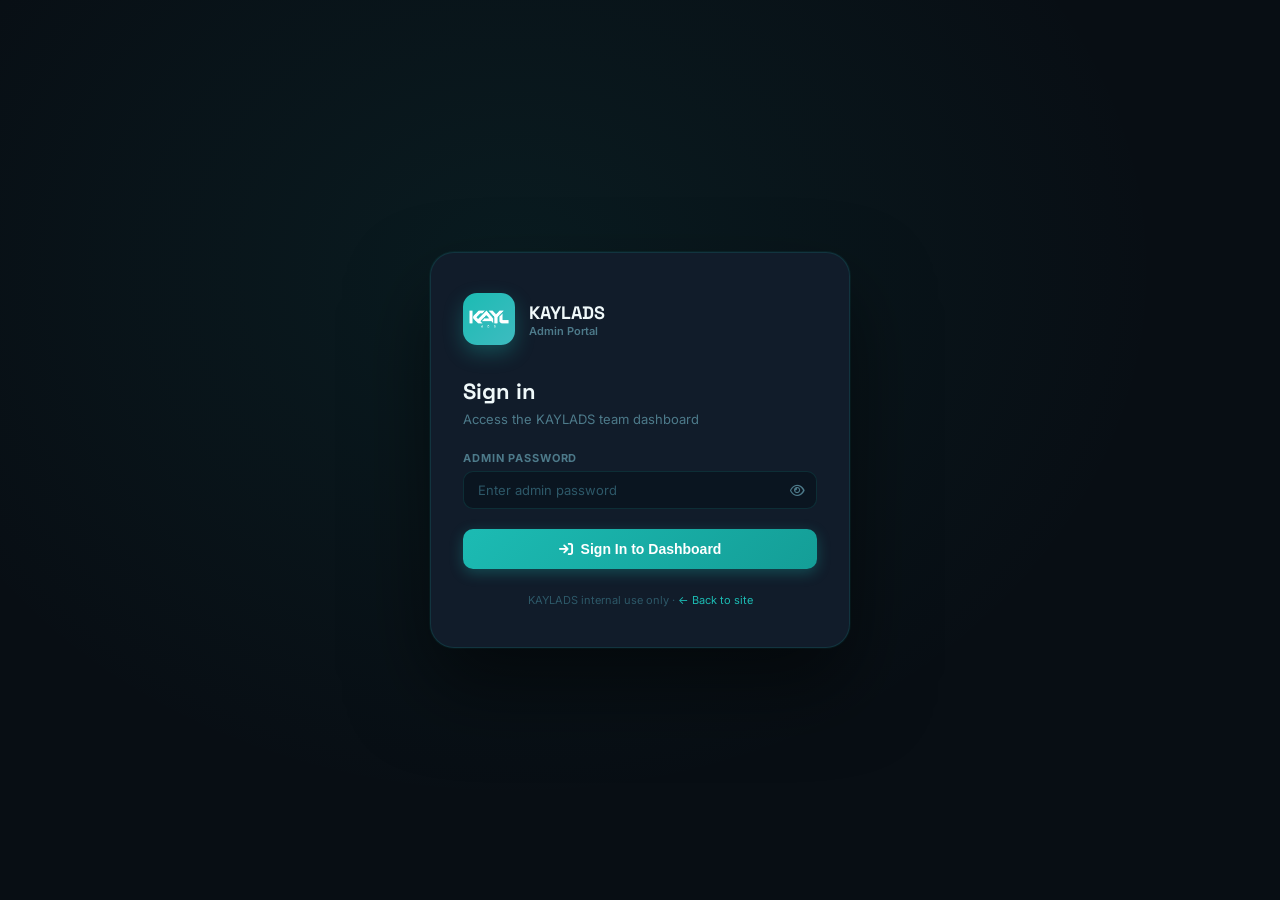
==== commit 64c36836: "feat(branding): transparent PNG logo — bg removed, designed text fills badge" ====
--- a/admin/index.html
+++ b/admin/index.html
@@ -5,7 +5,7 @@
     <meta name="viewport" content="width=device-width, initial-scale=1.0">
     <meta http-equiv="X-Content-Type-Options" content="nosniff">
     <meta name="referrer" content="strict-origin-when-cross-origin">
-    <link rel="icon" type="image/jpeg" href="/kaylads-logo.jpg">
+    <link rel="icon" type="image/png" href="/kaylads-logo-square-white.png">
     <title>KAYLADS Admin Portal</title>
     <link rel="preconnect" href="https://fonts.googleapis.com">
     <link rel="preconnect" href="https://fonts.gstatic.com" crossorigin>
@@ -274,8 +274,8 @@
 <div id="loginScreen">
     <div class="login-card">
         <div style="display:flex;align-items:center;gap:0.875rem;margin-bottom:2rem;">
-            <div class="login-logo" style="overflow:hidden;padding:0;background:transparent;border:1px solid rgba(28,187,179,0.3);">
-                <img src="/kaylads-logo.jpg" alt="KAYLADS Logo" style="width:100%;height:100%;object-fit:cover;border-radius:14px;">
+            <div class="login-logo" style="overflow:hidden;padding:6px;background:linear-gradient(135deg,#1cbbb3,#3ebbc0);border:none;">
+                <img src="/kaylads-logo-white.png" alt="KAYLADS Logo" style="width:100%;height:100%;object-fit:contain;">
             </div>
             <div>
                 <div class="font-display" style="font-weight:800;font-size:18px;color:#f0f9fa;">KAYLADS</div>
@@ -322,8 +322,8 @@
     <nav id="sidebar">
         <div class="sidebar-logo">
             <div style="display:flex;align-items:center;gap:0.75rem;">
-                <div class="sidebar-logo-badge" style="overflow:hidden;padding:0;background:transparent;border:1px solid rgba(28,187,179,0.3);">
-                    <img src="/kaylads-logo.jpg" alt="KAYLADS Logo" style="width:100%;height:100%;object-fit:cover;border-radius:10px;">
+                <div class="sidebar-logo-badge" style="overflow:hidden;padding:5px;background:linear-gradient(135deg,#1cbbb3,#3ebbc0);border:none;">
+                    <img src="/kaylads-logo-white.png" alt="KAYLADS Logo" style="width:100%;height:100%;object-fit:contain;">
                 </div>
                 <div>
                     <div class="font-display" style="font-size:15px;font-weight:800;color:var(--white);">KAYLADS</div>
